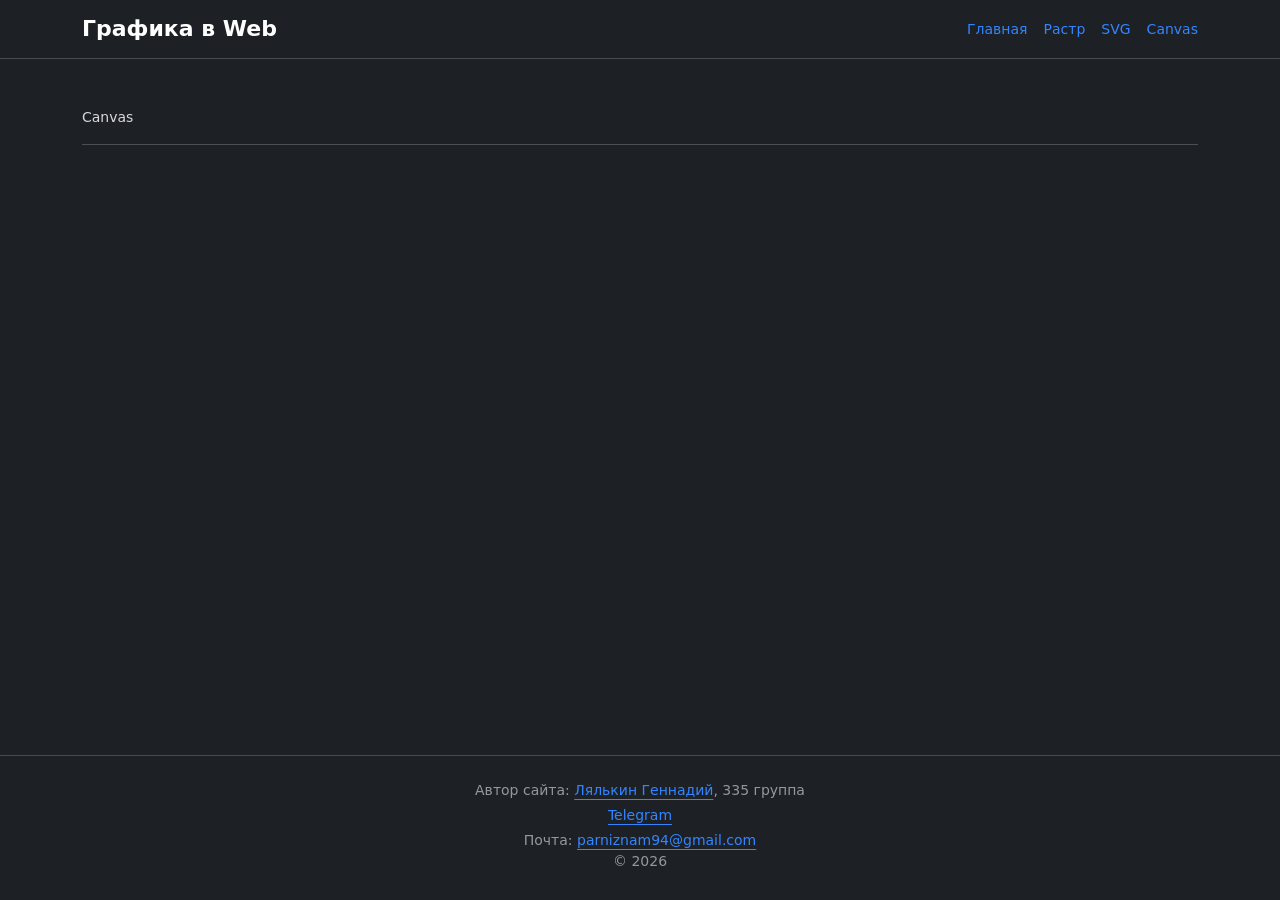
==== canvas.html @ e433cf5a "Удалил ненужные css файлы, создал шаблон для страниц" ====
<!DOCTYPE html>
<html lang="ru" data-bs-theme="dark">
<head>
    <meta charset="UTF-8">
    <meta name="viewport" content="width=device-width, initial-scale=1">
    <title>Графика в Web — учебный проект</title>
    <link rel="stylesheet" href="./styles/halfmoon.min.css">
    <link rel="stylesheet" href="./styles/custom.css">
</head>
<body class="d-flex flex-column min-vh-100">
    <header class="py-3 border-bottom">
        <div class="container d-flex justify-content-between align-items-center">
            <a href="./index.html" class="h4 text-decoration-none text-body-emphasis mb-0">
                Графика в Web
            </a>
            <nav class="d-flex gap-3">
                <a href="./index.html" class="link-primary text-decoration-none">Главная</a>
                <a href="./raster.html" class="link-primary text-decoration-none">Растр</a>
                <a href="./svg.html" class="link-primary text-decoration-none">SVG</a>
                <a href="./canvas.html" class="link-primary text-decoration-none">Canvas</a>
            </nav>
        </div>
    </header>

    <main class="container py-5 flex-grow-1">
        <p>Canvas</p>
        <hr>

    </main>

    <footer class="py-4 border-top">
        <address class="container text-center text-body-secondary mb-0">
            <p class="mb-1">Автор сайта: <a rel="author noopener" href="https://vk.ru/g.lyalkin/" target="_blank" class="link-primary">Лялькин Геннадий</a>, 335 группа</p>
            <p class="mb-1"><a rel="me noopener" href="https://t.me/ReAPeR_228" target="_blank" class="link-primary">Telegram</a></p>
            <p class="mb-0">Почта: <a href="mailto:parniznam94@gmail.com" class="link-primary">parniznam94@gmail.com</a></p>
            <p class="mb-1">© 2026</p>
        </address>
    </footer>
<script src="./scripts/bootstrap.bundle.min.js"></script>
</body>
</html>
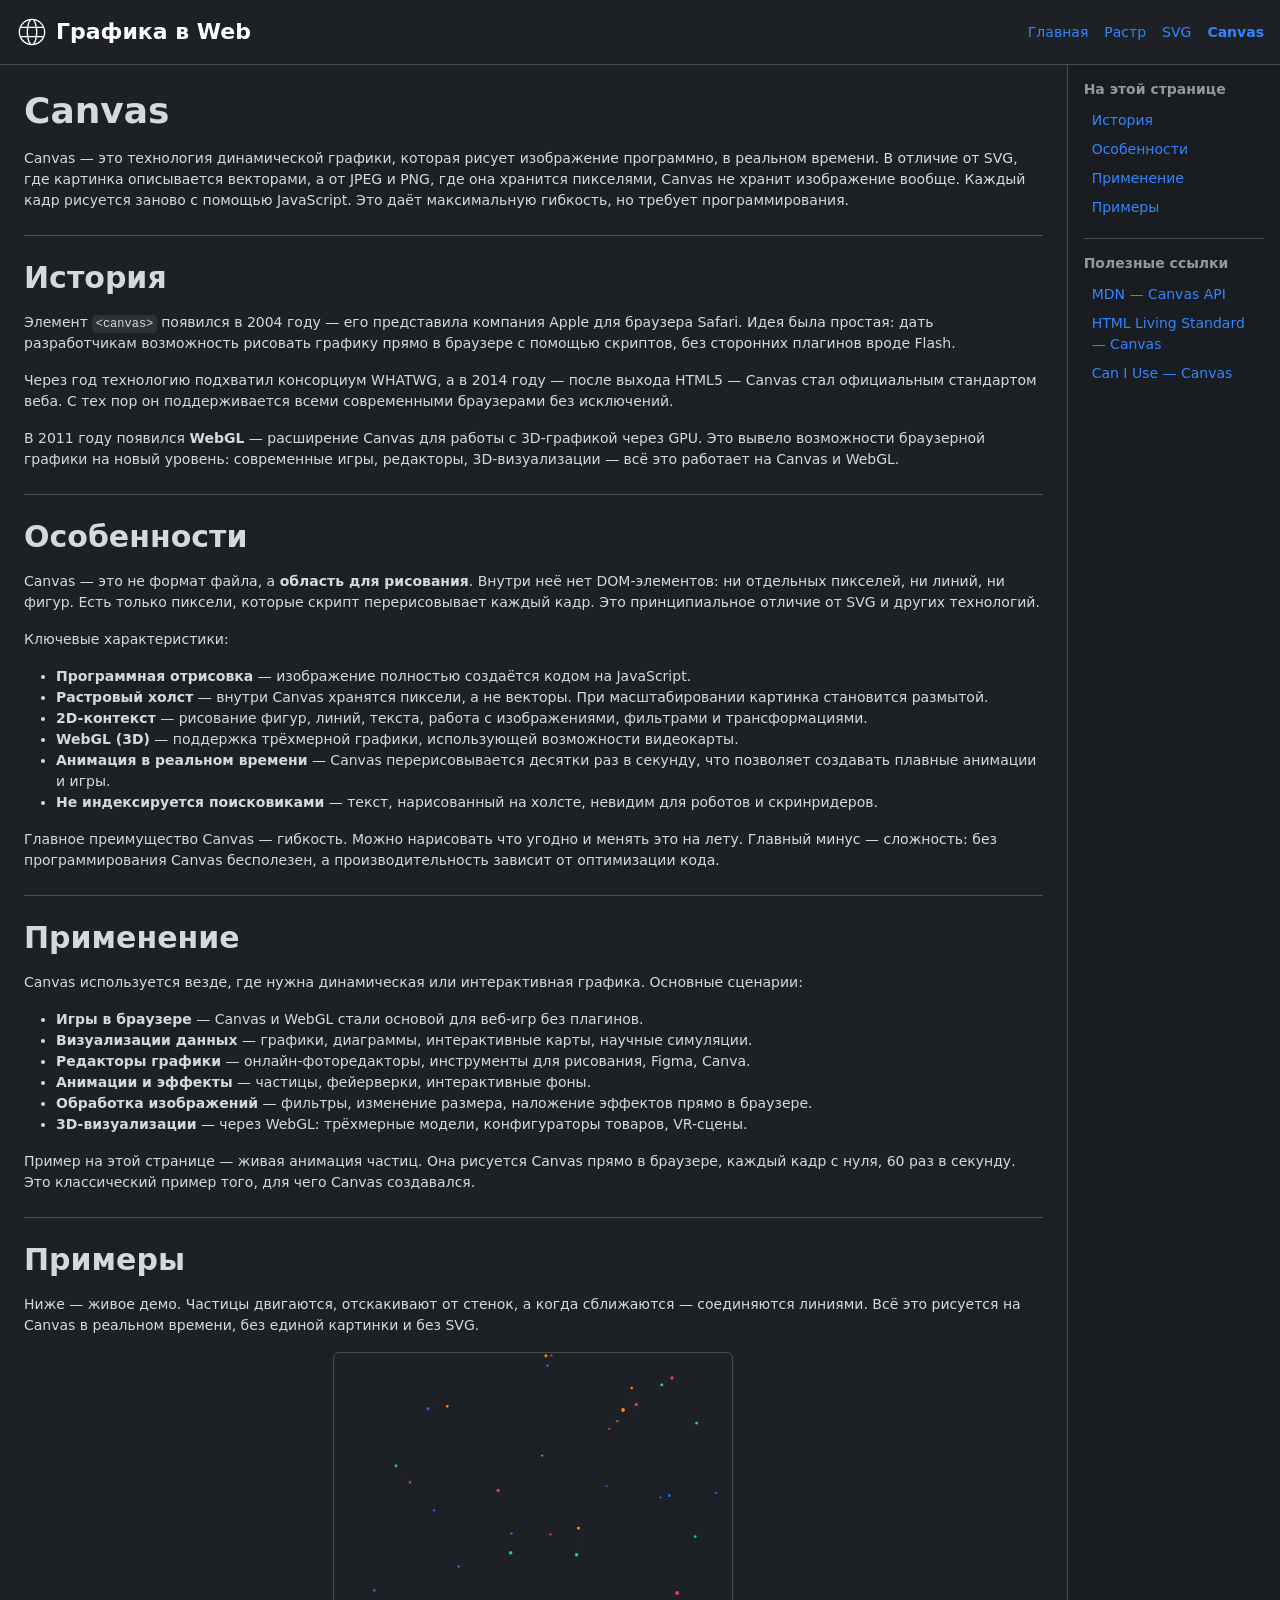
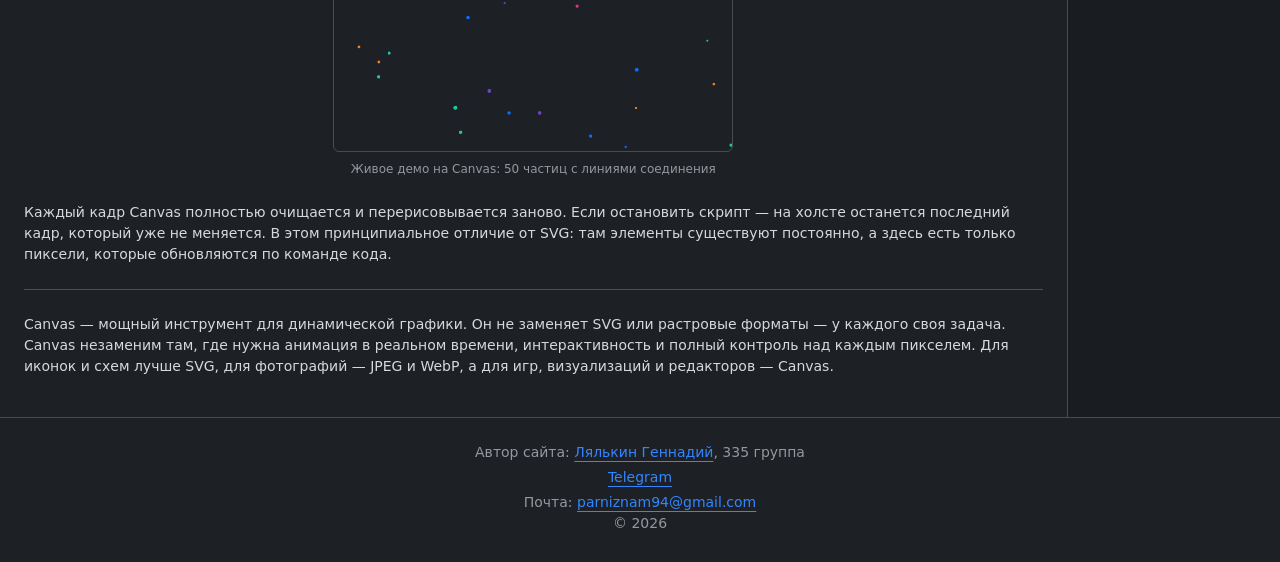
==== commit 1b11f569: "Починил навигацию по странице через offcanvas, доделал все страницы" ====
--- a/canvas.html
+++ b/canvas.html
@@ -3,30 +3,115 @@
 <head>
     <meta charset="UTF-8">
     <meta name="viewport" content="width=device-width, initial-scale=1">
-    <title>Графика в Web — учебный проект</title>
+    <link rel="icon" type="image/svg+xml" href="./favicon.svg">
+    <title>Canvas — Графика в Web</title>
     <link rel="stylesheet" href="./styles/halfmoon.min.css">
     <link rel="stylesheet" href="./styles/custom.css">
 </head>
 <body class="d-flex flex-column min-vh-100">
     <header class="py-3 border-bottom">
-        <div class="container d-flex justify-content-between align-items-center">
-            <a href="./index.html" class="h4 text-decoration-none text-body-emphasis mb-0">
+        <div class="container-fluid d-flex justify-content-between align-items-center px-3">
+            <a href="./index.html" class="h4 d-flex align-items-center gap-2 text-decoration-none text-body-emphasis mb-0">
+                <img src="./images/icon.svg" alt="" width="32" height="32">
                 Графика в Web
             </a>
-            <nav class="d-flex gap-3">
+            <nav class="d-none d-md-flex gap-3">
                 <a href="./index.html" class="link-primary text-decoration-none">Главная</a>
                 <a href="./raster.html" class="link-primary text-decoration-none">Растр</a>
                 <a href="./svg.html" class="link-primary text-decoration-none">SVG</a>
-                <a href="./canvas.html" class="link-primary text-decoration-none">Canvas</a>
+                <a href="./canvas.html" class="link-primary text-decoration-none fw-bold">Canvas</a>
             </nav>
+            <button class="btn btn-secondary d-md-none" type="button"
+                    data-bs-toggle="offcanvas" data-bs-target="#mobileNav"
+                    aria-label="Открыть меню">☰</button>
         </div>
     </header>
 
-    <main class="container py-5 flex-grow-1">
-        <p>Canvas</p>
-        <hr>
+    <div class="container-fluid flex-grow-1 d-flex flex-column p-0">
+        <div class="row g-0 flex-grow-1">
 
-    </main>
+            <main class="col-12 col-md-9 col-lg-10 py-4 px-4">
+                <h1 class="mb-3">Canvas</h1>
+                <p>Canvas — это технология динамической графики, которая рисует изображение программно, в реальном времени. В отличие от SVG, где картинка описывается векторами, а от JPEG и PNG, где она хранится пикселями, Canvas не хранит изображение вообще. Каждый кадр рисуется заново с помощью JavaScript. Это даёт максимальную гибкость, но требует программирования.</p>
+
+                <hr class="my-4">
+
+                <h2 id="history" class="mb-3">История</h2>
+                <p>Элемент <code>&lt;canvas&gt;</code> появился в 2004 году — его представила компания Apple для браузера Safari. Идея была простая: дать разработчикам возможность рисовать графику прямо в браузере с помощью скриптов, без сторонних плагинов вроде Flash.</p>
+                <p>Через год технологию подхватил консорциум WHATWG, а в 2014 году — после выхода HTML5 — Canvas стал официальным стандартом веба. С тех пор он поддерживается всеми современными браузерами без исключений.</p>
+                <p>В 2011 году появился <strong>WebGL</strong> — расширение Canvas для работы с 3D-графикой через GPU. Это вывело возможности браузерной графики на новый уровень: современные игры, редакторы, 3D-визуализации — всё это работает на Canvas и WebGL.</p>
+
+                <hr class="my-4">
+
+                <h2 id="features" class="mb-3">Особенности</h2>
+                <p>Canvas — это не формат файла, а <strong>область для рисования</strong>. Внутри неё нет DOM-элементов: ни отдельных пикселей, ни линий, ни фигур. Есть только пиксели, которые скрипт перерисовывает каждый кадр. Это принципиальное отличие от SVG и других технологий.</p>
+                <p>Ключевые характеристики:</p>
+                <ul>
+                    <li><strong>Программная отрисовка</strong> — изображение полностью создаётся кодом на JavaScript.</li>
+                    <li><strong>Растровый холст</strong> — внутри Canvas хранятся пиксели, а не векторы. При масштабировании картинка становится размытой.</li>
+                    <li><strong>2D-контекст</strong> — рисование фигур, линий, текста, работа с изображениями, фильтрами и трансформациями.</li>
+                    <li><strong>WebGL (3D)</strong> — поддержка трёхмерной графики, использующей возможности видеокарты.</li>
+                    <li><strong>Анимация в реальном времени</strong> — Canvas перерисовывается десятки раз в секунду, что позволяет создавать плавные анимации и игры.</li>
+                    <li><strong>Не индексируется поисковиками</strong> — текст, нарисованный на холсте, невидим для роботов и скринридеров.</li>
+                </ul>
+                <p>Главное преимущество Canvas — гибкость. Можно нарисовать что угодно и менять это на лету. Главный минус — сложность: без программирования Canvas бесполезен, а производительность зависит от оптимизации кода.</p>
+
+                <hr class="my-4">
+
+                <h2 id="usage" class="mb-3">Применение</h2>
+                <p>Canvas используется везде, где нужна динамическая или интерактивная графика. Основные сценарии:</p>
+                <ul>
+                    <li><strong>Игры в браузере</strong> — Canvas и WebGL стали основой для веб-игр без плагинов.</li>
+                    <li><strong>Визуализации данных</strong> — графики, диаграммы, интерактивные карты, научные симуляции.</li>
+                    <li><strong>Редакторы графики</strong> — онлайн-фоторедакторы, инструменты для рисования, Figma, Canva.</li>
+                    <li><strong>Анимации и эффекты</strong> — частицы, фейерверки, интерактивные фоны.</li>
+                    <li><strong>Обработка изображений</strong> — фильтры, изменение размера, наложение эффектов прямо в браузере.</li>
+                    <li><strong>3D-визуализации</strong> — через WebGL: трёхмерные модели, конфигураторы товаров, VR-сцены.</li>
+                </ul>
+                <p>Пример на этой странице — живая анимация частиц. Она рисуется Canvas прямо в браузере, каждый кадр с нуля, 60 раз в секунду. Это классический пример того, для чего Canvas создавался.</p>
+
+                <hr class="my-4">
+
+                <h2 id="examples" class="mb-3">Примеры</h2>
+                <p>Ниже — живое демо. Частицы двигаются, отскакивают от стенок, а когда сближаются — соединяются линиями. Всё это рисуется на Canvas в реальном времени, без единой картинки и без SVG.</p>
+
+                <canvas id="canvasPageDemo" width="800" height="800"
+                        class="rounded border d-block mx-auto"
+                        style="max-width: 400px; width: 100%; height: auto;"
+                        aria-label="Анимация частиц на Canvas"></canvas>
+
+                <p class="text-body-secondary small text-center mt-2">Живое демо на Canvas: 50 частиц с линиями соединения</p>
+
+                <p class="mt-4">Каждый кадр Canvas полностью очищается и перерисовывается заново. Если остановить скрипт — на холсте останется последний кадр, который уже не меняется. В этом принципиальное отличие от SVG: там элементы существуют постоянно, а здесь есть только пиксели, которые обновляются по команде кода.</p>
+
+                <hr class="my-4">
+
+                <p>Canvas — мощный инструмент для динамической графики. Он не заменяет SVG или растровые форматы — у каждого своя задача. Canvas незаменим там, где нужна анимация в реальном времени, интерактивность и полный контроль над каждым пикселем. Для иконок и схем лучше SVG, для фотографий — JPEG и WebP, а для игр, визуализаций и редакторов — Canvas.</p>
+            </main>
+
+            <aside class="col-md-3 col-lg-2 bg-body-tertiary border-start d-none d-md-block">
+                <div class="position-sticky top-0 p-3">
+                    <nav class="nav flex-column">
+                        <p class="h6 text-body-secondary mb-2">На этой странице</p>
+                        <a class="nav-link" href="#history">История</a>
+                        <a class="nav-link" href="#features">Особенности</a>
+                        <a class="nav-link" href="#usage">Применение</a>
+                        <a class="nav-link" href="#examples">Примеры</a>
+                    </nav>
+
+                    <hr class="my-3">
+
+                    <p class="h6 text-body-secondary mb-2">Полезные ссылки</p>
+                    <ul class="nav flex-column">
+                        <li><a class="nav-link" href="https://developer.mozilla.org/en-US/docs/Web/API/Canvas_API" target="_blank" rel="noopener">MDN — Canvas API</a></li>
+                        <li><a class="nav-link" href="https://html.spec.whatwg.org/multipage/canvas.html" target="_blank" rel="noopener">HTML Living Standard — Canvas</a></li>
+                        <li><a class="nav-link" href="https://caniuse.com/canvas" target="_blank" rel="noopener">Can I Use — Canvas</a></li>
+                    </ul>
+                </div>
+            </aside>
+
+        </div>
+    </div>
 
     <footer class="py-4 border-top">
         <address class="container text-center text-body-secondary mb-0">
@@ -36,6 +121,35 @@
             <p class="mb-1">© 2026</p>
         </address>
     </footer>
-<script src="./scripts/bootstrap.bundle.min.js"></script>
+
+    <div class="offcanvas offcanvas-start" tabindex="-1" id="mobileNav">
+        <div class="offcanvas-header">
+            <p class="h5 offcanvas-title">Меню</p>
+            <button type="button" class="btn-close" data-bs-dismiss="offcanvas" aria-label="Закрыть"></button>
+        </div>
+        <div class="offcanvas-body">
+            <nav class="nav flex-column">
+                <p class="h6 text-body-secondary mb-2">Разделы</p>
+                <a class="nav-link" href="./index.html">Главная</a>
+                <a class="nav-link" href="./raster.html">Растр</a>
+                <a class="nav-link" href="./svg.html">SVG</a>
+                <a class="nav-link active" href="./canvas.html">Canvas</a>
+            </nav>
+
+            <hr class="my-3">
+
+            <nav class="nav flex-column">
+                <p class="h6 text-body-secondary mb-2">На этой странице</p>
+                <a class="nav-link" href="#history" data-bs-dismiss="offcanvas">История</a>
+                <a class="nav-link" href="#features" data-bs-dismiss="offcanvas">Особенности</a>
+                <a class="nav-link" href="#usage" data-bs-dismiss="offcanvas">Применение</a>
+                <a class="nav-link" href="#examples" data-bs-dismiss="offcanvas">Примеры</a>
+            </nav>
+        </div>
+    </div>
+
+    <script src="./scripts/bootstrap.bundle.min.js"></script>
+    <script src="./scripts/canvas-page.min.js"></script>
+    <script src="./scripts/mobile-nav.js"></script>
 </body>
 </html>
--- a/styles/custom.css
+++ b/styles/custom.css
@@ -0,0 +1,7 @@
+html {
+    scroll-behavior: smooth;
+}
+
+h2[id] {
+    scroll-margin-top: 20px;
+}
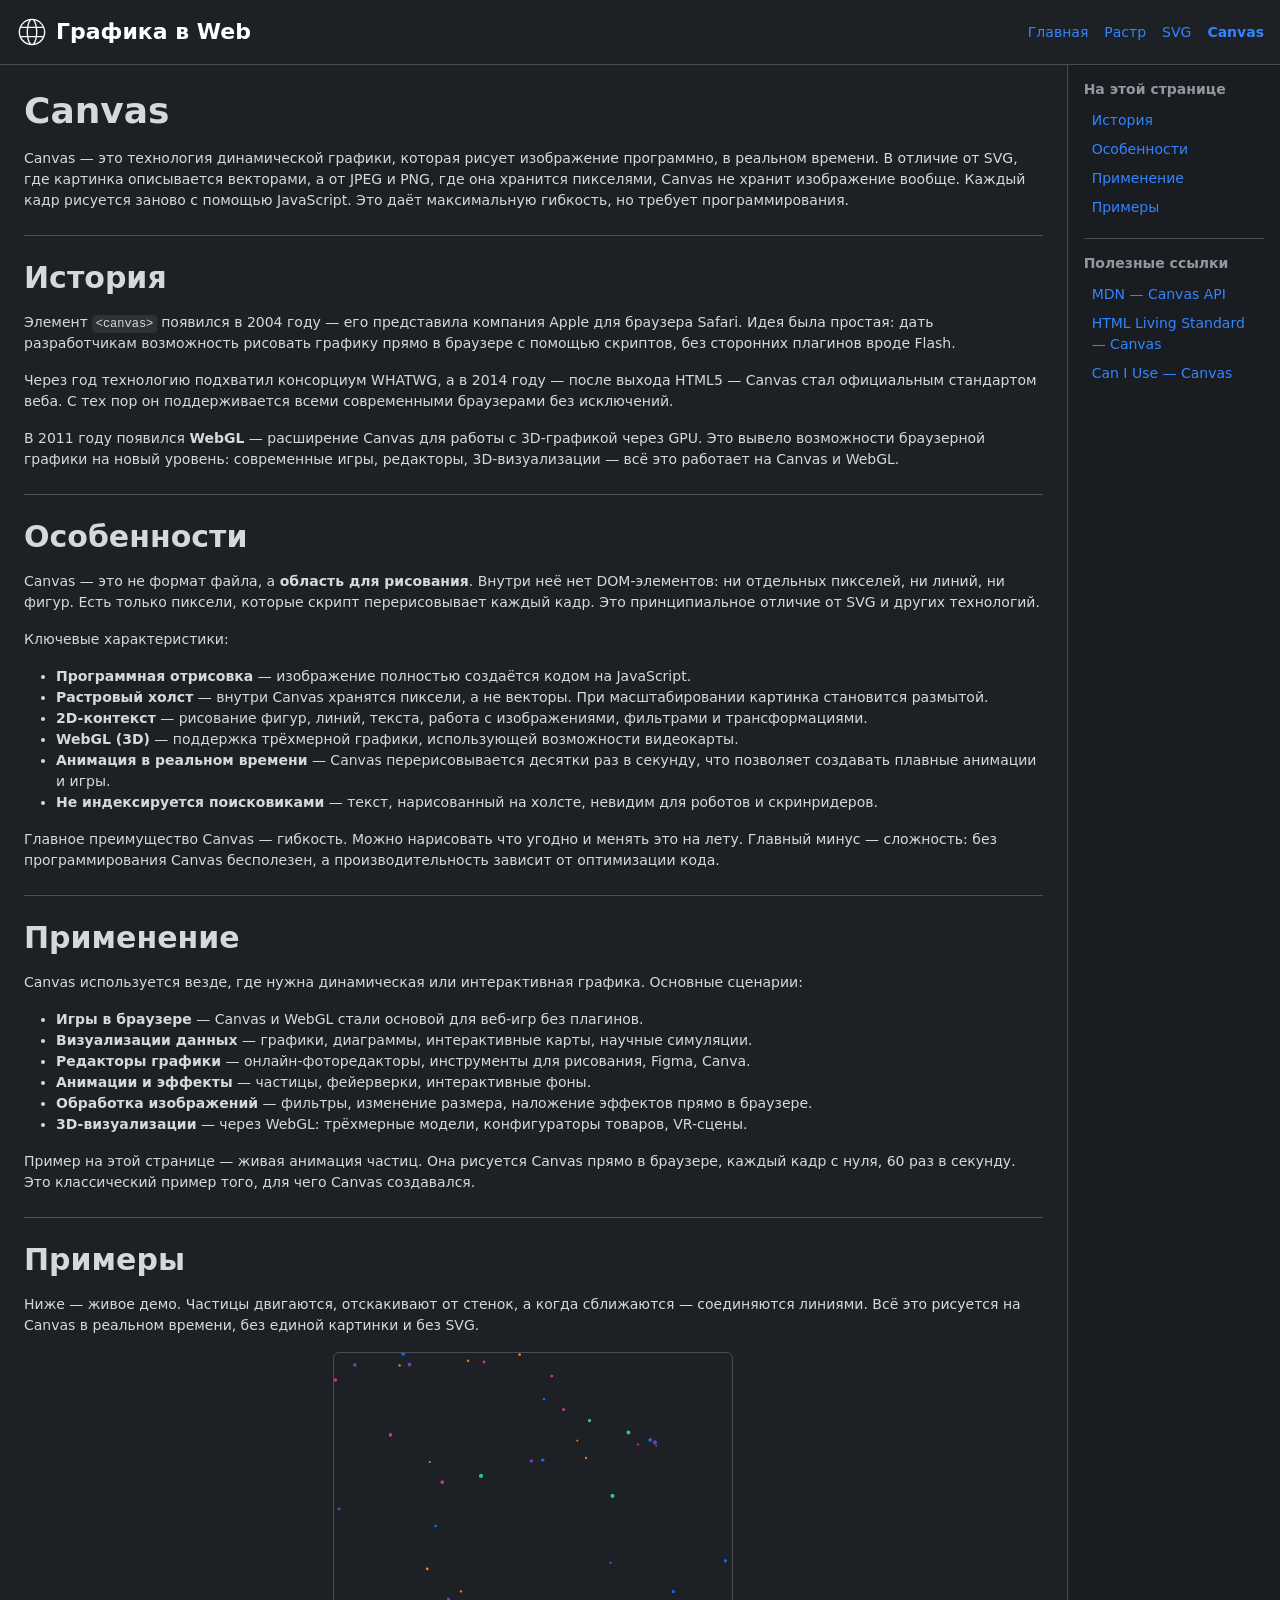
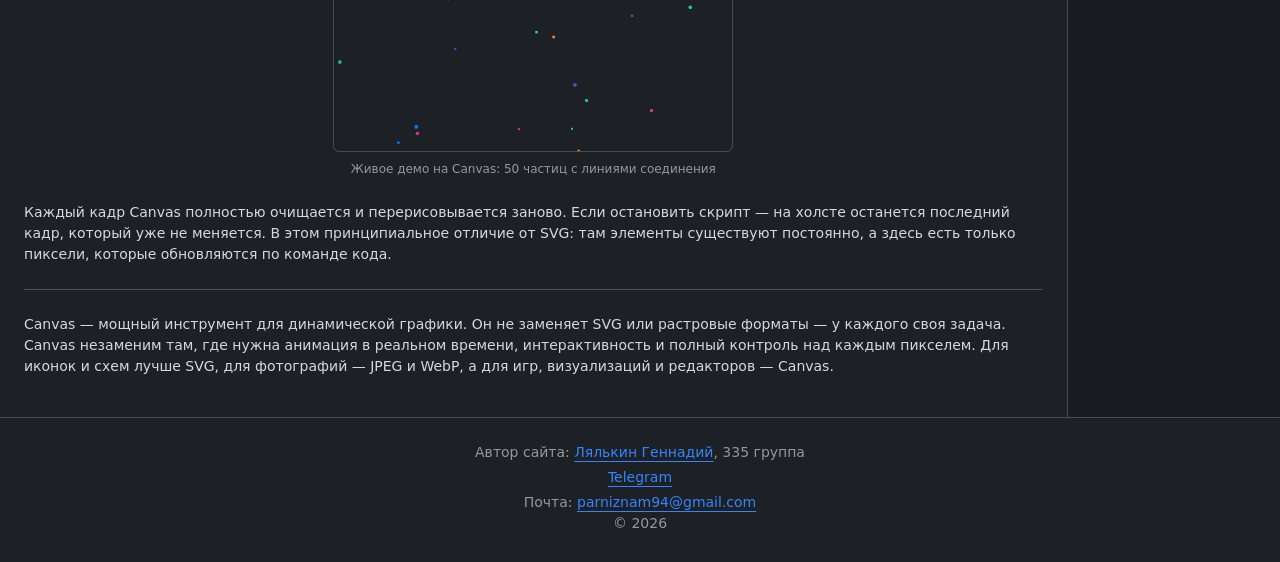
==== commit a5161e5d: "минимизировал все css и js" ====
--- a/canvas.html
+++ b/canvas.html
@@ -6,7 +6,7 @@
     <link rel="icon" type="image/svg+xml" href="./favicon.svg">
     <title>Canvas — Графика в Web</title>
     <link rel="stylesheet" href="./styles/halfmoon.min.css">
-    <link rel="stylesheet" href="./styles/custom.css">
+    <link rel="stylesheet" href="./styles/custom.min.css">
 </head>
 <body class="d-flex flex-column min-vh-100">
     <header class="py-3 border-bottom">
@@ -150,6 +150,6 @@
 
     <script src="./scripts/bootstrap.bundle.min.js"></script>
     <script src="./scripts/canvas-page.min.js"></script>
-    <script src="./scripts/mobile-nav.js"></script>
+    <script src="./scripts/mobile-nav.min.js"></script>
 </body>
 </html>
--- a/styles/custom.min.css
+++ b/styles/custom.min.css
@@ -0,0 +1 @@
+html{scroll-behavior:smooth}h2[id]{scroll-margin-top:20px}
